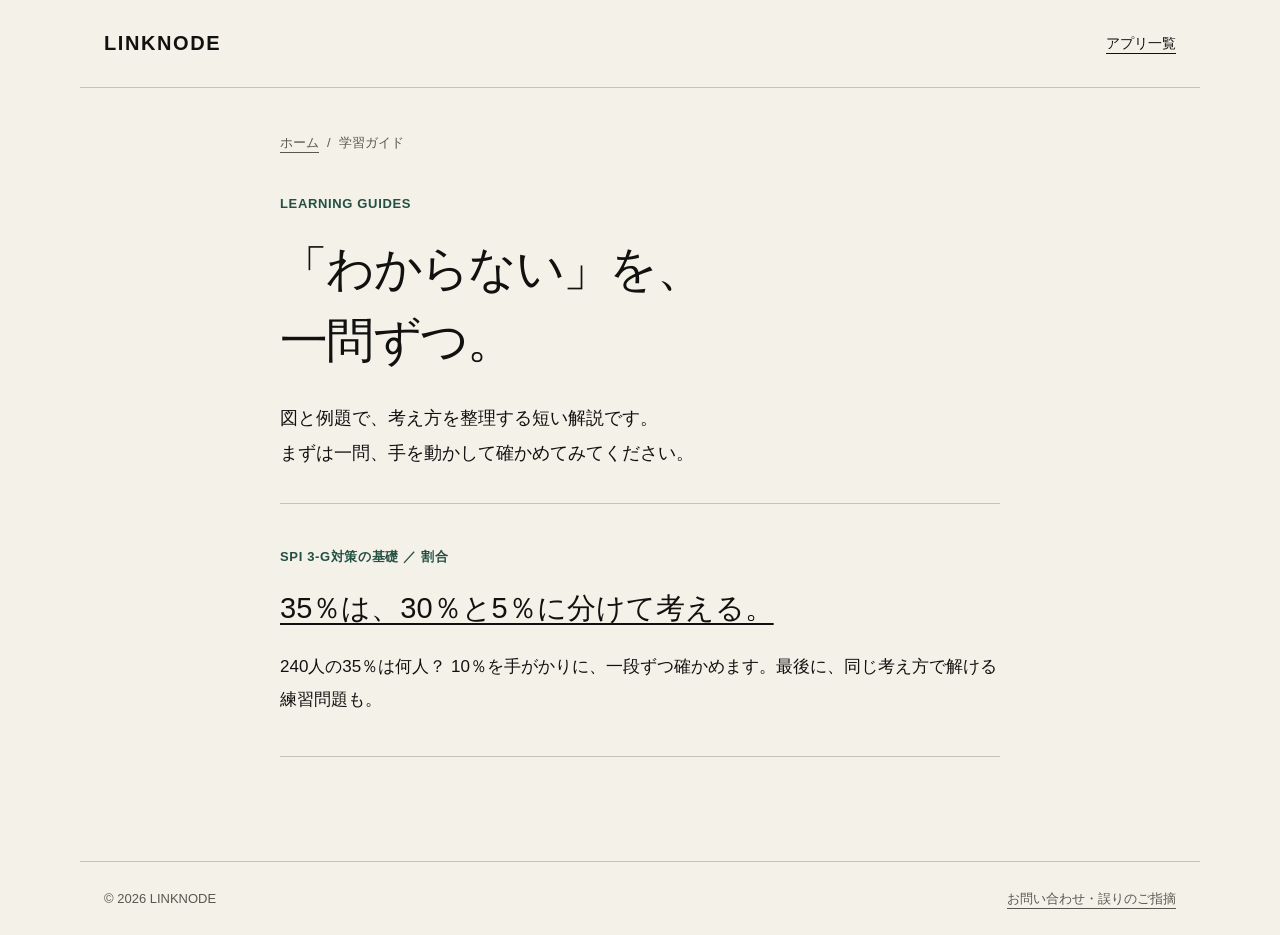
==== guides/index.html @ 924f6886 "Add learning guide with illustrated SPI percentage lesson" ====
<!DOCTYPE html>
<html lang="ja">
<head>
  <meta charset="utf-8">
  <meta name="viewport" content="width=device-width, initial-scale=1">
  <meta name="theme-color" content="#f4f1e9">
  <title>学習ガイド｜図と例題で考え方を整理する — LINKNODE</title>
  <meta name="description" content="SPI 3-G対策の基礎を、図と例題で一問ずつ。割合の考え方など、学びのつまずきを整理するLINKNODEの学習ガイド。">
  <link rel="canonical" href="https://linknode.dev/guides/">
  <link rel="stylesheet" href="/guides/guide.css">
</head>
<body>
  <a class="skip" href="#main">本文へ</a>
  <header class="header"><a class="brand" href="/">LINKNODE</a><nav aria-label="メインナビゲーション"><a href="/#services">アプリ一覧</a></nav></header>
  <main id="main">
    <nav class="breadcrumb" aria-label="パンくず"><a href="/">ホーム</a><span aria-hidden="true">/</span><span aria-current="page">学習ガイド</span></nav>
    <p class="eyebrow">LEARNING GUIDES</p>
    <h1>「わからない」を、<br>一問ずつ。</h1>
    <p class="lead">図と例題で、考え方を整理する短い解説です。<br>まずは一問、手を動かして確かめてみてください。</p>
    <article class="article-card">
      <p class="eyebrow">SPI 3-G対策の基礎 ／ 割合</p>
      <h2><a href="/guides/spi-percentage/">35％は、30％と5％に分けて考える。</a></h2>
      <p>240人の35％は何人？ 10％を手がかりに、一段ずつ確かめます。最後に、同じ考え方で解ける練習問題も。</p>
    </article>
  </main>
  <footer><span>© 2026 LINKNODE</span><a href="mailto:support@linknode.dev">お問い合わせ・誤りのご指摘</a></footer>
</body>
</html>
---- guides/guide.css ----
:root { color-scheme: light; --paper: #f4f1e9; --ink: #111110; --muted: #59574f; --line: #c7c2b8; --green: #244f43; }
* { box-sizing: border-box; }
html { background: var(--paper); scroll-padding-top: 24px; }
body { margin: 0; color: var(--ink); background: var(--paper); font-family: Helvetica, "Helvetica Neue", Arial, "Hiragino Sans", "Yu Gothic", sans-serif; font-size: 17px; line-height: 1.95; -webkit-font-smoothing: antialiased; }
a { color: inherit; text-underline-offset: 5px; }
a:hover { color: var(--green); }
:focus-visible { outline: 3px solid var(--green); outline-offset: 5px; }
.skip { position: absolute; left: 16px; top: -100px; padding: 8px; background: var(--paper); }
.skip:focus { top: 8px; }
.header { max-width: 1120px; margin: auto; padding: 24px; display: flex; align-items: center; justify-content: space-between; gap: 18px; border-bottom: 1px solid var(--line); }
.brand { font-weight: 700; letter-spacing: .08em; text-decoration: none; font-size: 20px; }
.header nav { font-size: 14px; }
main { max-width: 768px; margin: auto; padding: 42px 24px 72px; }
.breadcrumb { display: flex; flex-wrap: wrap; gap: 8px; color: var(--muted); font-size: 13px; margin-bottom: 36px; }
.eyebrow { color: var(--green); font-size: 13px; letter-spacing: .05em; font-weight: 700; }
h1 { font-size: clamp(30px, 5.5vw, 48px); line-height: 1.5; letter-spacing: -.035em; margin: 16px 0 24px; font-weight: 500; text-wrap: pretty; }
h2 { margin: 48px 0 18px; font-size: clamp(23px, 4vw, 29px); line-height: 1.6; font-weight: 500; }
h3 { font-size: 20px; line-height: 1.7; }
p { margin: 16px 0; }
.meta, .note { font-size: 14px; color: var(--muted); }
.lead { font-size: 18px; }
.problem { margin: 32px 0; padding: 24px; border: 1px solid var(--ink); }
.problem p { margin: 8px 0 0; }
.label { font-size: 13px; font-weight: 700; color: var(--green); }
.fraction { font-variant-numeric: tabular-nums; white-space: nowrap; }
figure { margin: 32px 0; }
.bar { display: flex; height: 54px; border: 1px solid var(--ink); }
.bar span { display: flex; align-items: center; justify-content: center; font-size: 15px; font-weight: 700; }
.bar .thirty { width: 30%; background: var(--green); color: white; }
.bar .five { width: 5%; background: #c8d8ce; border-right: 1px solid var(--ink); }
.bar .rest { width: 65%; color: var(--muted); }
figcaption { margin-top: 12px; font-size: 14px; line-height: 1.8; }
.legend { display: flex; flex-wrap: wrap; gap: 8px 24px; font-size: 14px; margin-top: 12px; }
.swatch { display: inline-block; width: 12px; height: 12px; margin-right: 6px; background: var(--green); }
.swatch.light { background: #c8d8ce; border: 1px solid #77867c; }
.steps { padding: 0; list-style: none; counter-reset: step; }
.steps > li { counter-increment: step; border-top: 1px solid var(--line); padding: 24px 0; }
.steps h3 { margin: 0 0 12px; }
.steps h3::before { content: counter(step, decimal-leading-zero) " / "; color: var(--green); font-size: 15px; }
.steps p { margin: 10px 0; }
.equation { font-size: clamp(21px, 4.5vw, 28px); font-variant-numeric: tabular-nums; font-weight: 500; }
.answer { background: #e3e9df; padding: 20px 24px; border-left: 3px solid var(--green); }
.answer p { margin: 4px 0; }
details { border-block: 1px solid var(--line); padding: 16px 0; margin: 20px 0; }
summary { cursor: pointer; padding: 8px 0; font-weight: 700; }
.cta { margin-top: 48px; padding: 28px; border: 1px solid var(--green); }
.cta h2 { margin-top: 0; }
.button { display: inline-block; background: var(--green); color: white; padding: 12px 18px; text-decoration: none; font-size: 16px; }
.button:hover { color: white; background: #173b30; }
.article-card { border-block: 1px solid var(--line); margin: 32px 0; padding: 24px 0; }
.article-card h2 { margin-top: 12px; }
footer { border-top: 1px solid var(--line); padding: 24px; max-width: 1120px; margin: auto; font-size: 13px; color: var(--muted); display: flex; flex-wrap: wrap; justify-content: space-between; gap: 16px; }
@media (max-width: 380px) { main { padding-inline: 20px; } .problem, .cta { padding: 20px; } .header { padding: 20px; } }
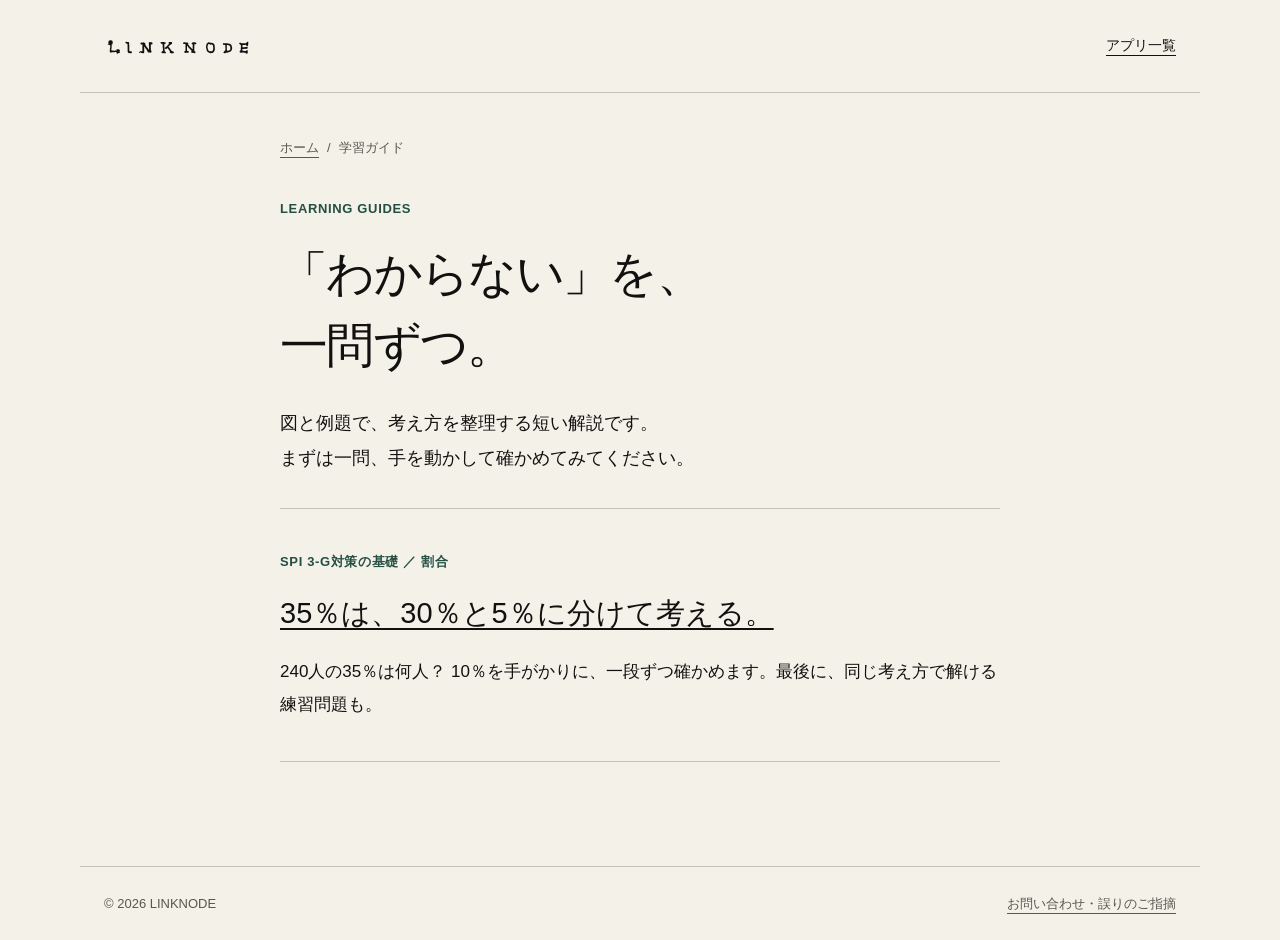
==== commit 14f5deba: "Use homepage hand-drawn logo in learning guide headers" ====
--- a/guides/index.html
+++ b/guides/index.html
@@ -11,7 +11,7 @@
 </head>
 <body>
   <a class="skip" href="#main">本文へ</a>
-  <header class="header"><a class="brand" href="/">LINKNODE</a><nav aria-label="メインナビゲーション"><a href="/#services">アプリ一覧</a></nav></header>
+  <header class="header"><a class="brand" href="/" aria-label="LINKNODE ホームへ"><img src="/assets/linknode-wordmark.svg" width="935" height="126" alt="LINKNODE"></a><nav aria-label="メインナビゲーション"><a href="/#services">アプリ一覧</a></nav></header>
   <main id="main">
     <nav class="breadcrumb" aria-label="パンくず"><a href="/">ホーム</a><span aria-hidden="true">/</span><span aria-current="page">学習ガイド</span></nav>
     <p class="eyebrow">LEARNING GUIDES</p>
--- a/guides/guide.css
+++ b/guides/guide.css
@@ -8,7 +8,8 @@
 .skip { position: absolute; left: 16px; top: -100px; padding: 8px; background: var(--paper); }
 .skip:focus { top: 8px; }
 .header { max-width: 1120px; margin: auto; padding: 24px; display: flex; align-items: center; justify-content: space-between; gap: 18px; border-bottom: 1px solid var(--line); }
-.brand { font-weight: 700; letter-spacing: .08em; text-decoration: none; font-size: 20px; }
+.brand { display: flex; align-items: center; flex: none; width: 148px; max-width: 45%; min-height: 44px; text-decoration: none; }
+.brand img { display: block; width: 100%; height: auto; }
 .header nav { font-size: 14px; }
 main { max-width: 768px; margin: auto; padding: 42px 24px 72px; }
 .breadcrumb { display: flex; flex-wrap: wrap; gap: 8px; color: var(--muted); font-size: 13px; margin-bottom: 36px; }
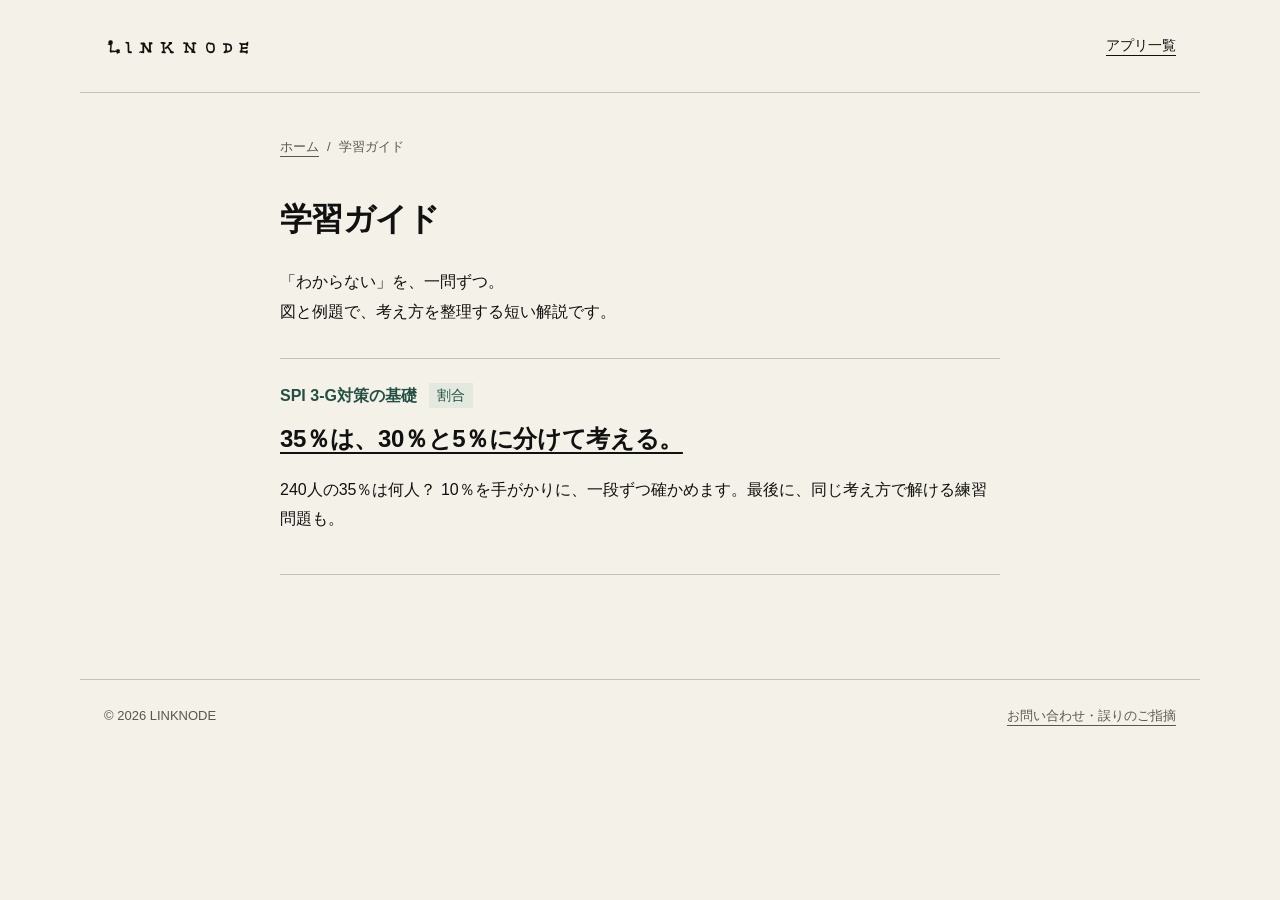
==== commit a4db73a7: "Clarify typography hierarchy and add real app and social icons" ====
--- a/guides/index.html
+++ b/guides/index.html
@@ -14,11 +14,10 @@
   <header class="header"><a class="brand" href="/" aria-label="LINKNODE ホームへ"><img src="/assets/linknode-wordmark.svg" width="935" height="126" alt="LINKNODE"></a><nav aria-label="メインナビゲーション"><a href="/#services">アプリ一覧</a></nav></header>
   <main id="main">
     <nav class="breadcrumb" aria-label="パンくず"><a href="/">ホーム</a><span aria-hidden="true">/</span><span aria-current="page">学習ガイド</span></nav>
-    <p class="eyebrow">LEARNING GUIDES</p>
-    <h1>「わからない」を、<br>一問ずつ。</h1>
-    <p class="lead">図と例題で、考え方を整理する短い解説です。<br>まずは一問、手を動かして確かめてみてください。</p>
+    <h1>学習ガイド</h1>
+    <p class="lead">「わからない」を、一問ずつ。<br>図と例題で、考え方を整理する短い解説です。</p>
     <article class="article-card">
-      <p class="eyebrow">SPI 3-G対策の基礎 ／ 割合</p>
+      <p class="guide-category"><span>SPI 3-G対策の基礎</span><span class="topic-tag">割合</span></p>
       <h2><a href="/guides/spi-percentage/">35％は、30％と5％に分けて考える。</a></h2>
       <p>240人の35％は何人？ 10％を手がかりに、一段ずつ確かめます。最後に、同じ考え方で解ける練習問題も。</p>
     </article>
--- a/guides/guide.css
+++ b/guides/guide.css
@@ -1,7 +1,7 @@
 :root { color-scheme: light; --paper: #f4f1e9; --ink: #111110; --muted: #59574f; --line: #c7c2b8; --green: #244f43; }
 * { box-sizing: border-box; }
 html { background: var(--paper); scroll-padding-top: 24px; }
-body { margin: 0; color: var(--ink); background: var(--paper); font-family: Helvetica, "Helvetica Neue", Arial, "Hiragino Sans", "Yu Gothic", sans-serif; font-size: 17px; line-height: 1.95; -webkit-font-smoothing: antialiased; }
+body { margin: 0; color: var(--ink); background: var(--paper); font-family: Helvetica, "Helvetica Neue", Arial, "Hiragino Sans", "Yu Gothic", sans-serif; font-size: 16px; line-height: 1.85; -webkit-font-smoothing: antialiased; }
 a { color: inherit; text-underline-offset: 5px; }
 a:hover { color: var(--green); }
 :focus-visible { outline: 3px solid var(--green); outline-offset: 5px; }
@@ -13,13 +13,15 @@
 .header nav { font-size: 14px; }
 main { max-width: 768px; margin: auto; padding: 42px 24px 72px; }
 .breadcrumb { display: flex; flex-wrap: wrap; gap: 8px; color: var(--muted); font-size: 13px; margin-bottom: 36px; }
-.eyebrow { color: var(--green); font-size: 13px; letter-spacing: .05em; font-weight: 700; }
-h1 { font-size: clamp(30px, 5.5vw, 48px); line-height: 1.5; letter-spacing: -.035em; margin: 16px 0 24px; font-weight: 500; text-wrap: pretty; }
-h2 { margin: 48px 0 18px; font-size: clamp(23px, 4vw, 29px); line-height: 1.6; font-weight: 500; }
-h3 { font-size: 20px; line-height: 1.7; }
+.eyebrow { color: var(--green); font-size: 14px; letter-spacing: .03em; font-weight: 600; }
+.guide-category { display: flex; align-items: center; flex-wrap: wrap; gap: 8px 12px; margin: 0 0 12px; color: var(--green); font-size: 16px; font-weight: 600; line-height: 1.5; }
+.topic-tag { padding: 2px 8px; background: #e3e9df; font-size: 14px; font-weight: 500; }
+h1 { font-size: clamp(26px, 3vw, 32px); line-height: 1.5; letter-spacing: -.02em; margin: 0 0 24px; font-weight: 600; text-wrap: pretty; }
+h2 { margin: 40px 0 16px; font-size: clamp(22px, 2.5vw, 26px); line-height: 1.6; font-weight: 600; }
+h3 { font-size: 20px; line-height: 1.6; }
 p { margin: 16px 0; }
 .meta, .note { font-size: 14px; color: var(--muted); }
-.lead { font-size: 18px; }
+.lead { font-size: 16px; }
 .problem { margin: 32px 0; padding: 24px; border: 1px solid var(--ink); }
 .problem p { margin: 8px 0 0; }
 .label { font-size: 13px; font-weight: 700; color: var(--green); }
@@ -49,6 +51,6 @@
 .button { display: inline-block; background: var(--green); color: white; padding: 12px 18px; text-decoration: none; font-size: 16px; }
 .button:hover { color: white; background: #173b30; }
 .article-card { border-block: 1px solid var(--line); margin: 32px 0; padding: 24px 0; }
-.article-card h2 { margin-top: 12px; }
+.article-card h2 { margin: 0 0 14px; font-size: clamp(20px, 2.2vw, 24px); line-height: 1.6; letter-spacing: -.015em; text-wrap: pretty; }
 footer { border-top: 1px solid var(--line); padding: 24px; max-width: 1120px; margin: auto; font-size: 13px; color: var(--muted); display: flex; flex-wrap: wrap; justify-content: space-between; gap: 16px; }
 @media (max-width: 380px) { main { padding-inline: 20px; } .problem, .cta { padding: 20px; } .header { padding: 20px; } }
